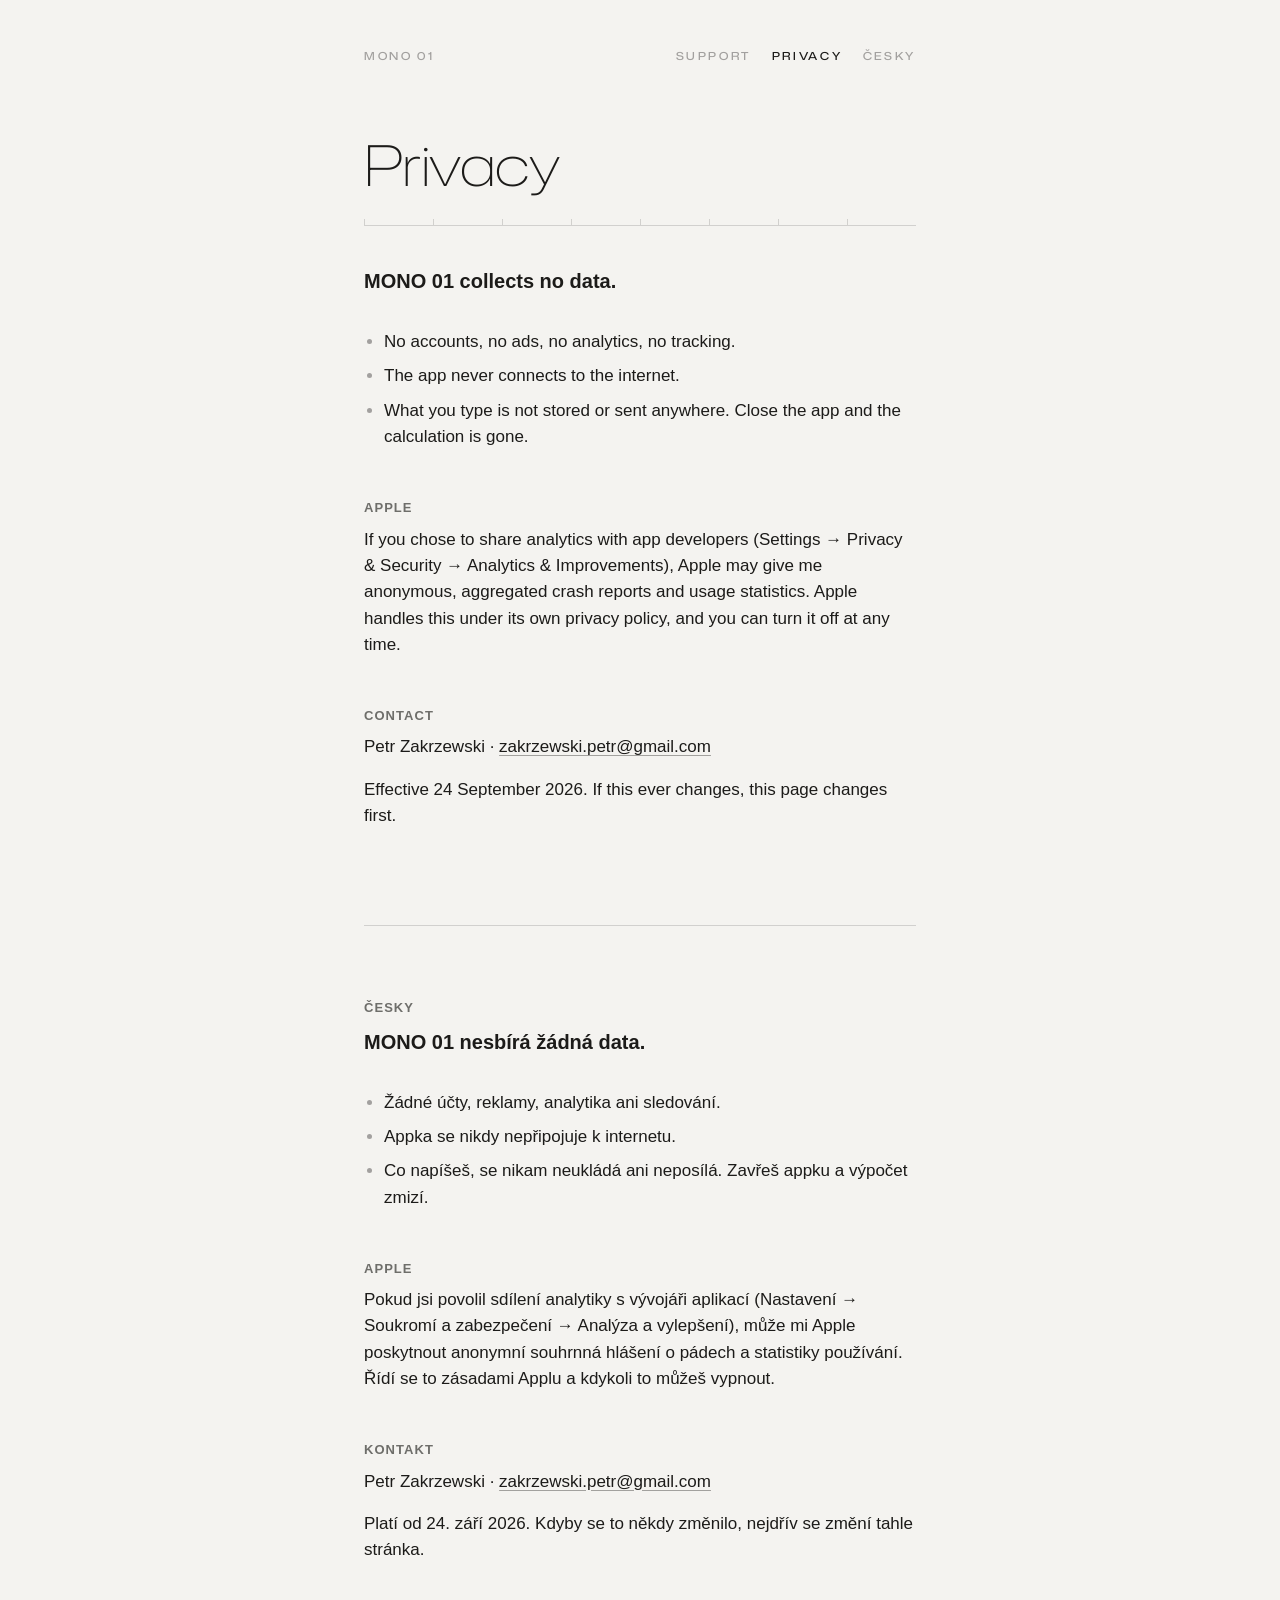
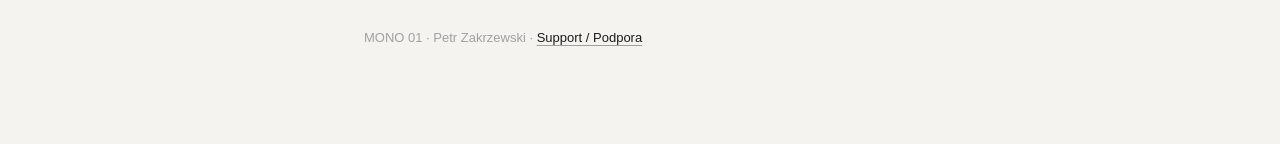
==== privacy/index.html @ 985cce3e "Serve pages at /support and /privacy on monoism.studio Co-Authored-By: Claude Opus 5.5 <noreply@anth" ====
<!doctype html>
<html lang="en">
<head>
  <meta charset="utf-8">
  <meta name="viewport" content="width=device-width, initial-scale=1">
  <title>MONO 01 Privacy</title>
  <meta name="description" content="MONO 01 collects no data.">
  <meta name="color-scheme" content="light dark">
  <link rel="stylesheet" href="/style.css">
</head>
<body>
<main>
  <header class="brand">
    <a href="/support/">MONO 01</a>
    <nav>
      <a href="/support/">Support</a>
      <a href="/privacy/" aria-current="page">Privacy</a>
      <a href="#cs" lang="cs">Česky</a>
    </nav>
  </header>

  <h1>Privacy</h1>
  <div class="scale" aria-hidden="true"></div>

  <p class="lead"><strong>MONO 01 collects no data.</strong></p>

  <ul>
    <li>No accounts, no ads, no analytics, no tracking.</li>
    <li>The app never connects to the internet.</li>
    <li>What you type is not stored or sent anywhere. Close the app and the calculation is gone.</li>
  </ul>

  <h2>Apple</h2>
  <p>If you chose to share analytics with app developers (Settings → Privacy &amp; Security → Analytics &amp; Improvements), Apple may give me anonymous, aggregated crash reports and usage statistics. Apple handles this under its own privacy policy, and you can turn it off at any time.</p>

  <h2>Contact</h2>
  <p>Petr Zakrzewski · <a href="mailto:zakrzewski.petr@gmail.com">zakrzewski.petr@gmail.com</a></p>

  <p>Effective 24 September 2026. If this ever changes, this page changes first.</p>

  <section class="lang" id="cs" lang="cs">
    <h2>Česky</h2>
    <p class="lead"><strong>MONO 01 nesbírá žádná data.</strong></p>

    <ul>
      <li>Žádné účty, reklamy, analytika ani sledování.</li>
      <li>Appka se nikdy nepřipojuje k internetu.</li>
      <li>Co napíšeš, se nikam neukládá ani neposílá. Zavřeš appku a výpočet zmizí.</li>
    </ul>

    <h2>Apple</h2>
    <p>Pokud jsi povolil sdílení analytiky s vývojáři aplikací (Nastavení → Soukromí a zabezpečení → Analýza a vylepšení), může mi Apple poskytnout anonymní souhrnná hlášení o pádech a statistiky používání. Řídí se to zásadami Applu a kdykoli to můžeš vypnout.</p>

    <h2>Kontakt</h2>
    <p>Petr Zakrzewski · <a href="mailto:zakrzewski.petr@gmail.com">zakrzewski.petr@gmail.com</a></p>

    <p>Platí od 24. září 2026. Kdyby se to někdy změnilo, nejdřív se změní tahle stránka.</p>
  </section>

  <footer>MONO 01 · Petr Zakrzewski · <a href="/support/">Support / Podpora</a></footer>
</main>
</body>
</html>
---- style.css ----
/* MONO — podpůrné stránky. Hodnoty podle .impeccable.md (plocha, inkoust, akcent, ciferník). */

@font-face {
  font-family: "Mona Sans";
  src: url("/MonaSans-Variable.ttf") format("truetype");
  font-weight: 200 900;
  font-stretch: 75% 125%;
  font-display: swap;
}

:root {
  --surface: #F4F3F0;
  --ink: #1C1B19;
  --accent: #DC5D1B;
  --ink-soft: rgba(28, 27, 25, 0.62);
  --ink-faint: rgba(28, 27, 25, 0.38);
  --hairline: rgba(28, 27, 25, 0.16);
}

@media (prefers-color-scheme: dark) {
  :root {
    --surface: #0E0E0F;
    --ink: #F1F0ED;
    --accent: #F07A3A;
    --ink-soft: rgba(241, 240, 237, 0.62);
    --ink-faint: rgba(241, 240, 237, 0.38);
    --hairline: rgba(241, 240, 237, 0.16);
  }
}

* { box-sizing: border-box; }

html { -webkit-text-size-adjust: 100%; }

body {
  margin: 0;
  background: var(--surface);
  color: var(--ink);
  font: 17px/1.55 -apple-system, BlinkMacSystemFont, "SF Pro Text", "Helvetica Neue", Arial, sans-serif;
  -webkit-font-smoothing: antialiased;
}

main {
  max-width: 600px;
  margin: 0 auto;
  padding: 48px 24px 96px;
}

/* značka přístroje — drobně, prostrkaně, nahoře */
.brand {
  display: flex;
  justify-content: space-between;
  align-items: baseline;
  font-family: "Mona Sans", sans-serif;
  font-stretch: 125%;
  font-weight: 500;
  font-size: 11px;
  letter-spacing: 0.24em;
  text-transform: uppercase;
  color: var(--ink-faint);
}
.brand a { color: inherit; text-decoration: none; }
.brand nav a + a { margin-left: 16px; }
.brand nav a[aria-current="page"] { color: var(--ink); }

/* ciferník */
h1 {
  margin: 72px 0 12px;
  font-family: "Mona Sans", sans-serif;
  font-stretch: 125%;
  font-weight: 200;
  font-size: 56px;
  line-height: 1;
  letter-spacing: -0.01em;
}

/* stupnice: vlasová čára s 8 ryskami */
.scale {
  height: 9px;
  margin: 24px 0 40px;
  border-bottom: 1px solid var(--hairline);
  background: repeating-linear-gradient(to right,
      var(--hairline) 0 1px, transparent 1px calc(100% / 8)) bottom / 100% 6px no-repeat;
}

.lead { font-size: 20px; margin: 0 0 32px; }
.lead strong { font-weight: 600; }

h2 {
  margin: 48px 0 8px;
  font-size: 13px;
  font-weight: 600;
  letter-spacing: 0.08em;
  text-transform: uppercase;
  color: var(--ink-soft);
}

p, ul { margin: 0 0 16px; }
ul { padding-left: 20px; }
li { margin-bottom: 8px; }
li::marker { color: var(--ink-faint); }

a { color: var(--ink); text-underline-offset: 3px; text-decoration-color: var(--ink-faint); }
a:hover { text-decoration-color: var(--ink); }

/* jediný akcent: kontakt jako hlavní akce stránky */
.contact {
  font-family: "Mona Sans", sans-serif;
  font-stretch: 110%;
  font-size: 20px;
  color: var(--accent);
  text-decoration-color: var(--accent);
}

.lang { margin-top: 96px; padding-top: 24px; border-top: 1px solid var(--hairline); }

footer {
  margin-top: 64px;
  font-size: 13px;
  color: var(--ink-faint);
}

@media (max-width: 420px) {
  h1 { font-size: 44px; margin-top: 56px; }
}
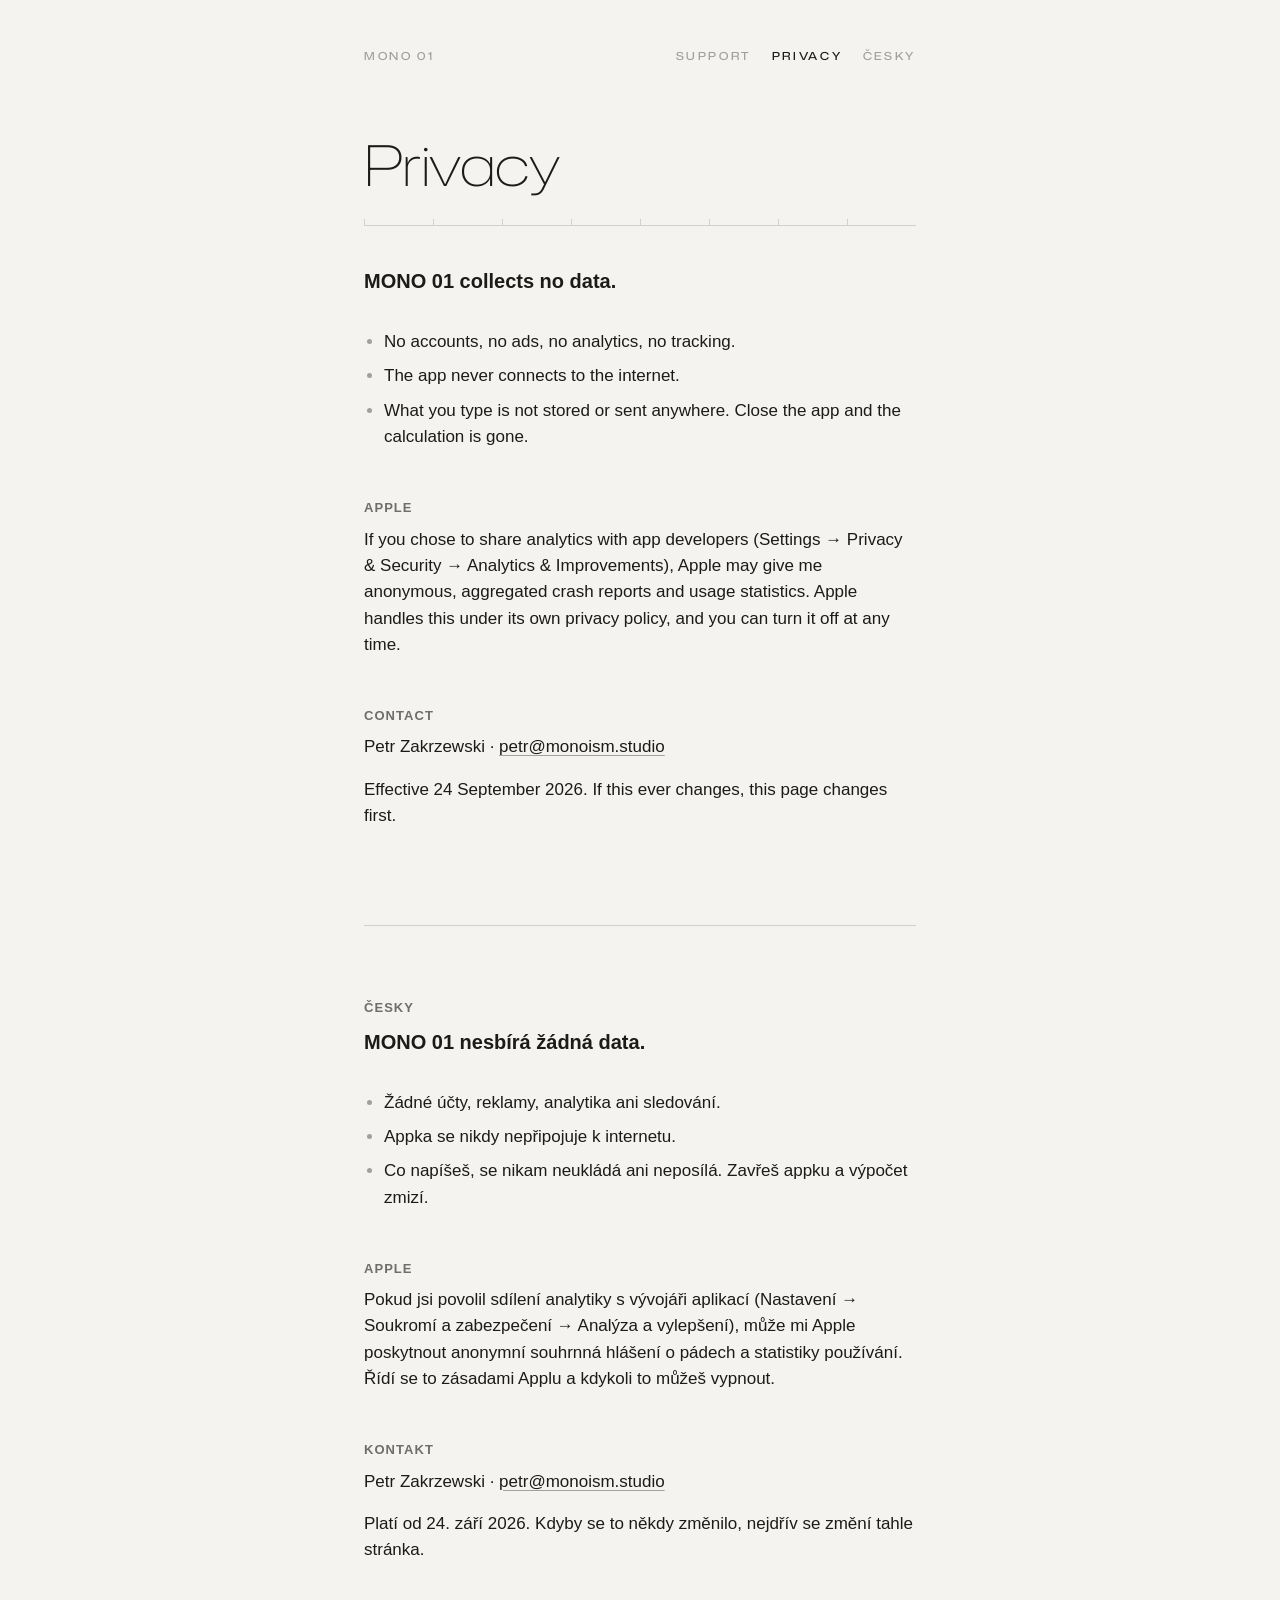
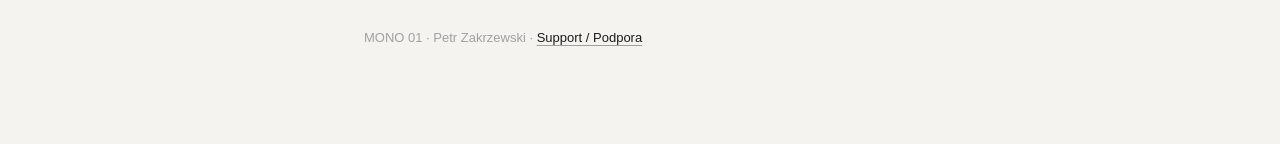
==== commit c409f67f: "Use petr@monoism.studio as contact Co-Authored-By: Claude Opus 5.5 <noreply@anthropic.com>" ====
--- a/privacy/index.html
+++ b/privacy/index.html
@@ -34,7 +34,7 @@
   <p>If you chose to share analytics with app developers (Settings → Privacy &amp; Security → Analytics &amp; Improvements), Apple may give me anonymous, aggregated crash reports and usage statistics. Apple handles this under its own privacy policy, and you can turn it off at any time.</p>
 
   <h2>Contact</h2>
-  <p>Petr Zakrzewski · <a href="mailto:zakrzewski.petr@gmail.com">zakrzewski.petr@gmail.com</a></p>
+  <p>Petr Zakrzewski · <a href="mailto:petr@monoism.studio">petr@monoism.studio</a></p>
 
   <p>Effective 24 September 2026. If this ever changes, this page changes first.</p>
 
@@ -52,7 +52,7 @@
     <p>Pokud jsi povolil sdílení analytiky s vývojáři aplikací (Nastavení → Soukromí a zabezpečení → Analýza a vylepšení), může mi Apple poskytnout anonymní souhrnná hlášení o pádech a statistiky používání. Řídí se to zásadami Applu a kdykoli to můžeš vypnout.</p>
 
     <h2>Kontakt</h2>
-    <p>Petr Zakrzewski · <a href="mailto:zakrzewski.petr@gmail.com">zakrzewski.petr@gmail.com</a></p>
+    <p>Petr Zakrzewski · <a href="mailto:petr@monoism.studio">petr@monoism.studio</a></p>
 
     <p>Platí od 24. září 2026. Kdyby se to někdy změnilo, nejdřív se změní tahle stránka.</p>
   </section>
